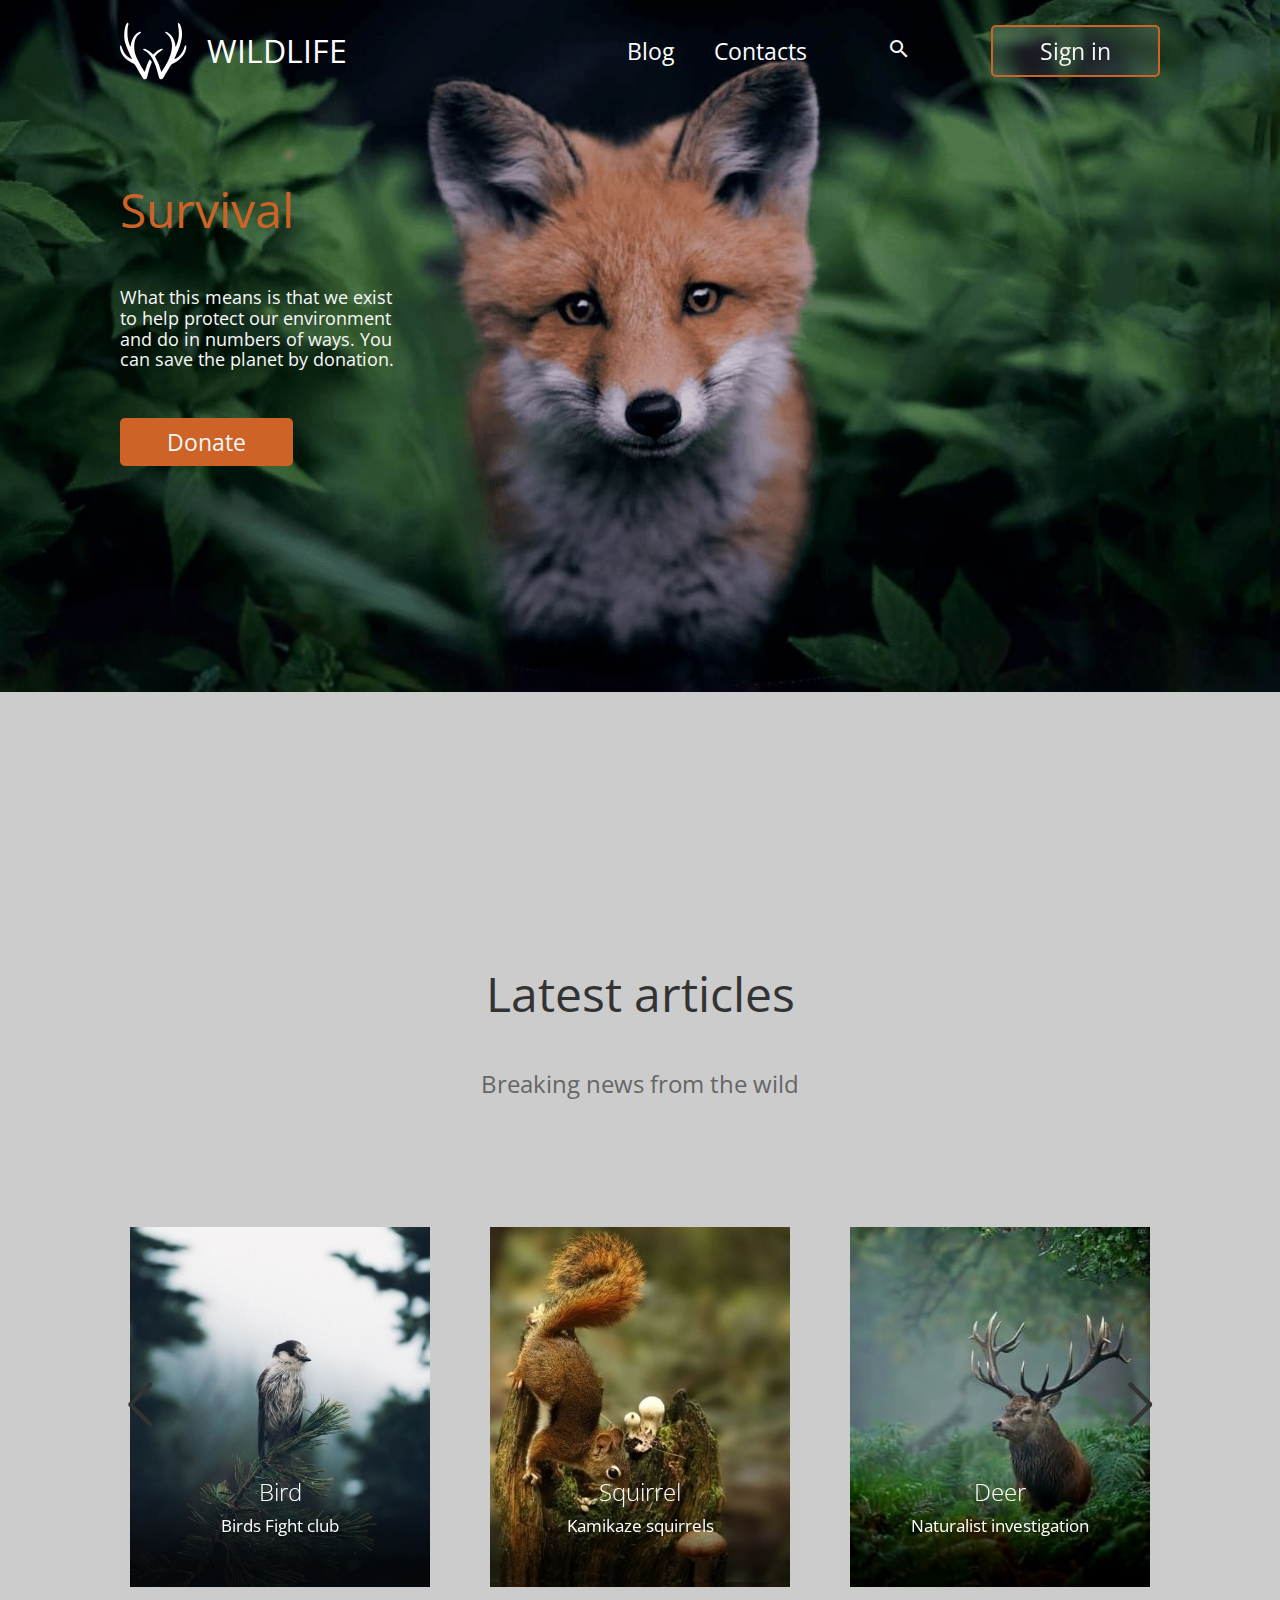
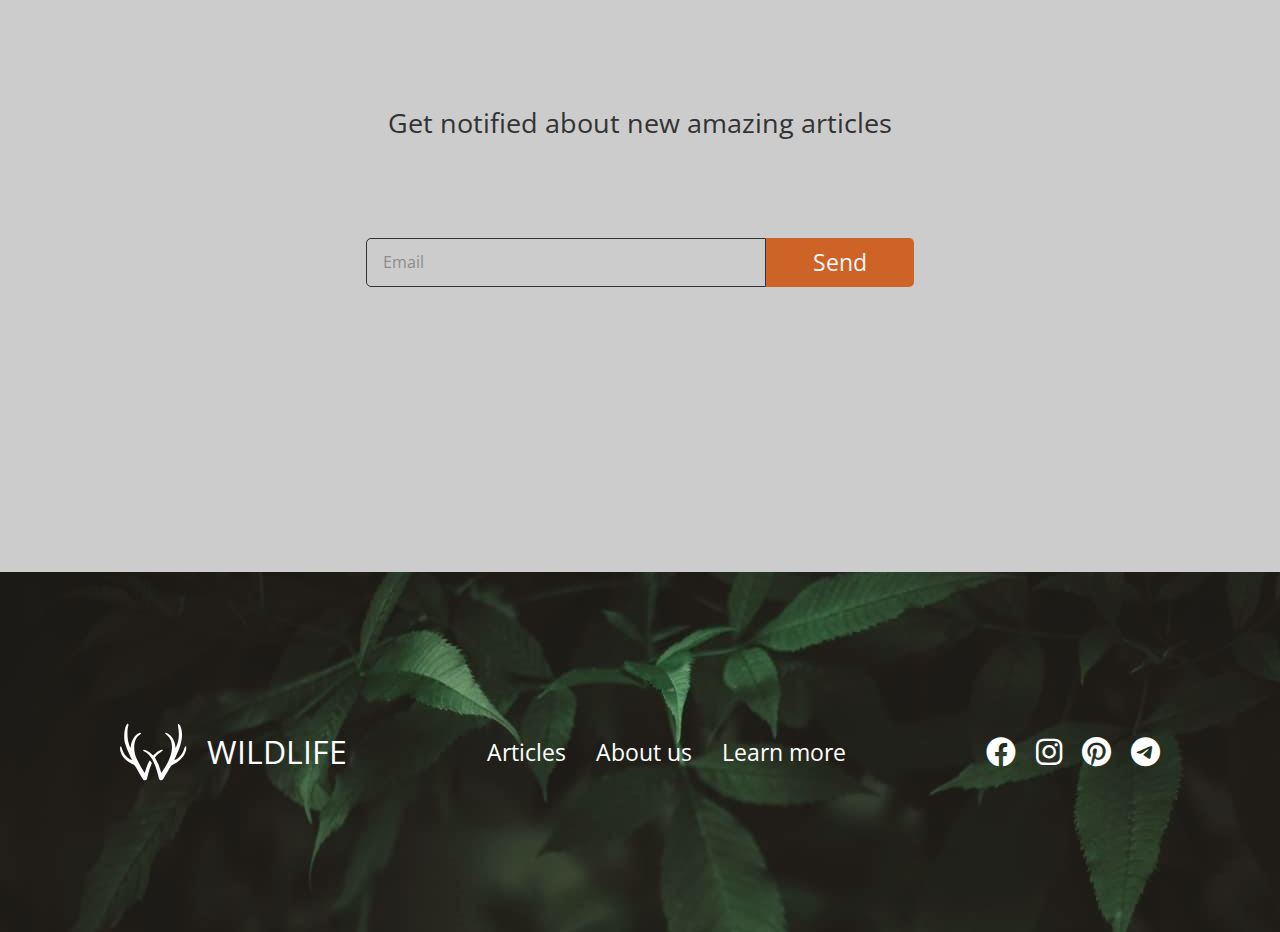
==== index.html @ 4a3f5c96 "Создание проект" ====
<!DOCTYPE html>
<html lang="en">
  <head>
    <meta charset="UTF-8" />
    <meta name="viewport" content="width=device-width, initial-scale=1.0" />
    <link href="https://fonts.googleapis.com/icon?family=Material+Icons" rel="stylesheet">
    <link rel="stylesheet" href="https://cdnjs.cloudflare.com/ajax/libs/font-awesome/6.0.0-beta3/css/all.min.css">
    <link href="https://fonts.googleapis.com/css2?family=Open+Sans:wght@400;700&family=Roboto:wght@400;700&display=swap" rel="stylesheet">
    <link rel="stylesheet" href="swiper-bundle.min.css">
    <link rel="stylesheet" href="style.css" />
    <link rel="stylesheet" href="normolize.css" />
    <title>WildLife</title>
  </head>
  <body>
    <header class="header">
      <div class="container header__container">
        <div class="header__logo-container">
          <a href="#" class="header__logo">
            <img src="./img/logo.svg" width="154" alt="Веломагазин" class="logo" />
          </a>
          <span class="header__text">WILDLIFE</span>
        </div>
        

        <nav class="menu">
          <ul class="menu__list">
            <li class="menu__item">
              <a href="#" class="menu__link">Blog</a>
            </li>
  
            <li class="menu__item">
              <a href="#" class="menu__link">Contacts</a>
            </li>
  
            <li class="menu__item"></li>
              <a href="#" class="menu__link">
                <i class="material-icons search--color">search</i>
              </a>
            </li>
  
            <li class="menu__item"></li>
            <button class="signin-btn">Sign in</button>
            </li>
          </ul>
        </nav>
      </div>
    </header>

    <main>
      <section class="hero">
        <div class="container hero__container">
          <div class="hero__content">
            <span class="hero__title">
              Survival
            </span>
            <p class="hero__desc">
              What this means is that we exist to help protect our environment and do in numbers of ways. You can save the planet by donation.</p>
            <button class="default-btn donate-btn">Donate</button>
          </div>
        </div>
      </section>

      <section class="main-text">
        <p class="main-text__title">Latest articles</p>
        <p class="main-text__desc">Breaking news from the wild</p>
      </section>

      <section class="animal-slider">
                  <!-- Slider main container -->
        <div class="animal-slider">
          <div class="swiper mySwiper">
              <!-- Additional required wrapper -->
              <div class="swiper-wrapper">
                  <!-- Slides -->
                  <div class="swiper-slide">
                    <img src="./img/Rectangle.jpeg" alt="Image 3" />
                    <div class="slide-text">
                      <h2>Bird</h2>
                      <p>Birds Fight club</p>
                    </div>
                </div>
                <div class="swiper-slide">
                  <img src="./img/Rectangle-1.jpeg" alt="Image 3" />
                  <div class="slide-text">
                    <h2>Squirrel</h2>
                    <p>Kamikaze squirrels</p>
                  </div>
              </div>
                  <div class="swiper-slide">
                      <img src="./img/Rectangle-2.jpeg" alt="Image 3" />
                      <div class="slide-text">
                        <h2>Deer</h2>
                        <p>Naturalist investigation</p>
                      </div>
                  </div>
                  <div class="swiper-slide">
                    <img src="./img/wolf.jpg" alt="Image 3" />
                    <div class="slide-text">
                      <h2>Wolf</h2>
                      <p>Mammals</p>
                    </div>
                </div>
              </div>
          </div>
          <!-- Navigation buttons -->
          <div class="swiper-button-prev"></div>
          <div class="swiper-button-next"></div>
        </div>
      </section>

      <section class="callback">
        <p class="callback__title">Get notified about new amazing articles</p>
        <form action="" class="callback-form">
          <input
            type="tel"
            name="tel"
            class="text-input-field callback-form__input"
            placeholder="Email"
          /> <button type="submit" class="default-btn callback-form__btn">
            Send
          </button>
        </form>
      </section>

      
    </main>

    <footer class="footer">
      <div class="header__logo-container">
        <a href="#" class="header__logo">
          <img src="./img/logo.svg" width="154" alt="Веломагазин" class="logo" />
        </a>
        <span class="header__text">WILDLIFE</span>
      </div>
    
      <nav class="footer__nav">
        <a href="#" class="footer__link">Articles</a>
        <a href="#" class="footer__link">About us</a>
        <a href="#" class="footer__link">Learn more</a>
      </nav>
    
      <div class="footer__social">
        <a href="#" class="footer__social-link" aria-label="Facebook">
          <i class="fab fa-facebook"></i>
        </a>
        <a href="#" class="footer__social-link" aria-label="Instagram">
          <i class="fab fa-instagram"></i>
        </a>
        <a href="#" class="footer__social-link" aria-label="Pinterest">
          <i class="fab fa-pinterest"></i>
        </a>
        <a href="#" class="footer__social-link" aria-label="Telegram">
          <i class="fab fa-telegram"></i>
        </a>
      </div>
    </footer>
    <script src="swiper-bundle.min.js"></script>
    <script src="index.js"></script>
  </body>
</html>
---- style.css ----
:root {
  --black-color: #161515;
  --base-color-orange: #CD6326;
  --base-color-orange-hover: #E39128;
  --base-color-orange-active: #8F5613;
  --font-color-white: #F7F7F7;
  --font-grey-color: #666666;
  --font-dark-color: #333333;
  --placeholder-text-color: #8d8d8d;
  --background-grey-color: #CCCCCC;
  --transition-duration: 0.3s; /*Переменная для задания скорости изменения состояний*/
}

@font-face {
  font-family: "OpenSans";
  src: url("./OpenSans-VariableFont_wdth\,wght.ttf");
}

html {
  box-sizing: border-box;
}

*,
::after,
::before {
  box-sizing: inherit;
}

body {
  font-size: 16px;
  font-family: OpenSans;
  margin: 0;
  color: var(--black-color);
  background-image: url(./img/background.png);
  background-size: 100%;
  background-repeat: no-repeat;
  background-color: var(--background-grey-color);
}

main {
  height: 1370px;
}

img {
  max-width: 100%;
}

a {
  text-decoration: none;
}

/*********************************  Кнопка *****************************************/
.default-btn {
  font-size: 23px;
  display: inline-block;
  padding: 11px 47px;
  color: var(--font-color-white);
  border-radius: 5px;
  font-family: OpenSans;
  background-color: var(--base-color-orange);
  border: none; /*Рамка*/
  outline: 1px solid transparent; /*Обводка*/ /*transparent - прозрачный*/
  outline-offset: 2px; /*отступ обводки от кнопки*/
  transition: outline-color var(--transition-duration),
    background-color var(--transition-duration);
  cursor: pointer;
}
.default-btn:focus-visible {
  outline-color: var(--base-color-orange);
}
.default-btn:hover {
  background-color: var(--base-color-orange-hover);
}
.default-btn:active {
  background-color: var(--base-color-orange-active);
}
.donate-btn {
  margin-left: 120px;
}
/* Кнопка входа */
.signin-btn {
  font-size: 23px;
  display: inline-block;
  padding: 11px 47px;
  color: var(--font-color-white);
  border-radius: 5px;
  font-family: 'Open Sans', sans-serif;
  background-color: rgba(255, 255, 255, 0.1); /* Полупрозрачный фон */
  border: 2px solid var(--base-color-orange); /* Оранжевая рамка */
  backdrop-filter: blur(5px); /* Размытие фона */
  -webkit-backdrop-filter: blur(10px); /* Для поддержки Safari */
  outline: none; /* Убираем обводку */
  outline-offset: 2px;
  transition: outline-color var(--transition-duration), background-color var(--transition-duration);
  cursor: pointer;
}
.signin-btn:hover {
  background-color: var(--base-color-orange-hover); /* При наведении добавляем оранжевый фон */
  color: var(--font-color-white); /* Цвет текста остается белым */
  border: 2px solid rgba(255, 255, 255, 0);
}
.signin-btn:active {
  background-color: var(--base-color-orange-active);
  color: var(--font-color-white); /* Цвет текста остается белым */
  border: 2px solid rgba(255, 255, 255, 0);
}

/* ****** Иконка лупы ******** */
.search--color {
  color: var(--font-color-white);
}

/**********************************Поле для ввода текста************************************/
.text-input-field {
  padding: 11px 16px 11px 16px;
  border-radius: 5px;
  border: 1px solid var(--font-dark-color);
  background-color: var(--background-grey-color);
  transition: border-color var(--transition-duration);
  outline: none;
}
.text-input-field::placeholder {
  /*Стиль для плацхолдера текстового поля*/
  color: var(--placeholder-text-color);
}

/*********************************Лого*************************************/
.logo {
  height: 58px;
  width: 100%;
  display: block;
}

/*******************************Меню***************************************/
.menu__list {
  display: flex;
  align-items: center;
  gap: 40px; /*Расстояние между элементами списка*/
  list-style: none; /****Убирает точки у элементов списка***/
  margin: 0;
  padding-left: 0;
}
.menu__link {
  color: white;
  outline: none;
  font-size: 23px;
  transition: color var(--transition-duration),
    background-color var(--transition-duration);
}
.menu__link:focus-visible {
  outline: none; /* Чтобы при нажатии на таб не было рамки */
  background-color: var(--base-color-green);
  color: var(--black-color);
}
.menu__link:hover {
  color: var(--base-color-orange-hover);
}
.menu__link a:active {
  color: var(--base-color-orange-active);
}

/**********************************Форма обратной связи**********************************************/

.callback-form {
  display: flex;
  justify-content: center;
  margin-top: 100px;
}
.callback-form__input {
  flex-basis: 400px; /*Ширина текстового поля для ввода*/
  border-top-right-radius: 0px;
  border-bottom-right-radius: 0px;
}
.callback-form__btn {
  border-top-left-radius: 0px;
  border-bottom-left-radius: 0px;

}

/* Шапка */

.header__logo {
  display: block;
  padding: 22px 0px;
  background-color: var(--base-color-green);
  outline: none;
  transition: background-color var(--transition-duration);
}
.header__logo:hover {
  background-color: var(--base-color-green-hover);
}
.header__logo:active {
  background-color: var(--base-color-green-active);
}
.header__container {
  padding: 0px 120px;
  display: flex;
  justify-content: space-between;
  align-items: center;
}
.header__text {
  display: block;
  font-size: 32px;
}
.header__logo-container {
  display: flex;
  justify-content: space-between;
  color: white;
  align-items: center;
  gap: 20px;
}

/*Приветственный экран*/

.hero__container {
  display: flex;
  align-items: center;
  justify-content: space-between;
  padding-top: 80px;
  padding-bottom: 80px;
  gap: 30px;
}

.hero__content {
  flex-basis: 484px;
}
.hero__title {
  font-size: 48px;
  margin-left: 120px;
  color: var(--base-color-orange);
  font-family: OpenSans;
}
.hero__desc {
  color: var(--font-color-white);
  font-family: OpenSans;
  font-size: 18px;
  margin-left: 120px;
  margin-top: 50px;
  margin-bottom: 48px;
  max-width: 274px;
}

/* Заголовок */
.main-text {
  margin-top: 420px;
}
.main-text__title {
  color: var(--font-dark-color);
  text-align: center;
  font-size: 48px;
  font-family: OpenSans;
  font-weight: 400;
}
.main-text__desc {
  font-size: 24px;
  font-weight: 400;
  font-family: OpenSans;
  color: var(--font-grey-color);
  text-align: center;
}

/* Слайдер */
.animal-slider {
  margin-top: 130px;
  position: relative;
}

.swiper {
  max-width: 1020px;
  height: 400px;
  margin: 0 auto;
}

.swiper-wrapper {
  display: flex;
}

.swiper-slide {
  width: 300px;
  height: 360px;
}

.swiper-slide img {
  width: 100%;
  height: 100%;
  object-fit: cover;
}

.slide-text {
  position: absolute;
  width: 300px;
  top: 80%;
  left: 50%;
  transform: translate(-50%, -50%);
  text-align: center;
  color: white;
  padding: 10px;
}

.slide-text h2 {
  font-size: 24px;
  font-weight: 300;
  font-family: OpenSans;
  margin: 0;
}

.slide-text p {
  font-size: 17px;
  margin-top: 10px;
}

/* Кнопки навигации */
.swiper-button-prev,
.swiper-button-next {
  position: absolute;
  top: 50%;
  transform: translateY(-50%);
  width: 40px;
  height: 40px;
  z-index: 10;
}

.swiper-button-prev {
  left: 120px; 
  color: var(--font-dark-color);
  font-weight: 700;

}

.swiper-button-next {
  right: 120px; 
  color: var(--font-dark-color);
  font-weight: 700;
}

.callback__title {
  color: var(--font-dark-color);
  text-align: center;
  font-size: 27px;
  margin-top: 80px;
}

.footer {
  margin-top: 700px;
  height: 360px;
  padding: 23px 15px;
  background-image: url(./img/footer.jpeg);
  display: flex;
  justify-content: space-between;
}
.footer__logo {
  opacity: 50%;
}
.footer-link {
  line-height: 360px;
}

.footer {
  display: flex;
  justify-content: space-between;
  align-items: center;
  padding: 20px;
  padding-left: 120px;
  padding-right: 120px;
  color: var(--font-color-white);
}

.footer__nav {
  display: flex;
  gap: 30px;
}

.footer__link {
  color: white;
  text-decoration: none;
  font-size: 23px;
  transition: color 0.3s;
}

.footer__link:hover {
  color: #aaa;
}

.footer__social {
  display: flex;
  gap: 20px;
}

.footer__social-link {
  color: white;
  font-size: 24px;
  transition: color 0.3s;
}

.footer__social-link:hover {
  color: #aaa;
}

.fab {
  font-size: 30px;
}
---- normolize.css ----
/*! normalize.css v8.0.1 | MIT License | github.com/necolas/normalize.css */

/* Document
   ========================================================================== */

/**
 * 1. Correct the line height in all browsers.
 * 2. Prevent adjustments of font size after orientation changes in iOS.
 */

 html {
    line-height: 1.15; /* 1 */
    -webkit-text-size-adjust: 100%; /* 2 */
  }
  
  /* Sections
     ========================================================================== */
  
  /**
   * Remove the margin in all browsers.
   */
  
  body {
    margin: 0;
  }
  
  /**
   * Render the `main` element consistently in IE.
   */
  
  main {
    display: block;
  }
  
  /**
   * Correct the font size and margin on `h1` elements within `section` and
   * `article` contexts in Chrome, Firefox, and Safari.
   */
  
  h1 {
    font-size: 2em;
    margin: 0.67em 0;
  }
  
  /* Grouping content
     ========================================================================== */
  
  /**
   * 1. Add the correct box sizing in Firefox.
   * 2. Show the overflow in Edge and IE.
   */
  
  hr {
    box-sizing: content-box; /* 1 */
    height: 0; /* 1 */
    overflow: visible; /* 2 */
  }
  
  /**
   * 1. Correct the inheritance and scaling of font size in all browsers.
   * 2. Correct the odd `em` font sizing in all browsers.
   */
  
  pre {
    font-family: monospace, monospace; /* 1 */
    font-size: 1em; /* 2 */
  }
  
  /* Text-level semantics
     ========================================================================== */
  
  /**
   * Remove the gray background on active links in IE 10.
   */
  
  a {
    background-color: transparent;
  }
  
  /**
   * 1. Remove the bottom border in Chrome 57-
   * 2. Add the correct text decoration in Chrome, Edge, IE, Opera, and Safari.
   */
  
  abbr[title] {
    border-bottom: none; /* 1 */
    text-decoration: underline; /* 2 */
    text-decoration: underline dotted; /* 2 */
  }
  
  /**
   * Add the correct font weight in Chrome, Edge, and Safari.
   */
  
  b,
  strong {
    font-weight: bolder;
  }
  
  /**
   * 1. Correct the inheritance and scaling of font size in all browsers.
   * 2. Correct the odd `em` font sizing in all browsers.
   */
  
  code,
  kbd,
  samp {
    font-family: monospace, monospace; /* 1 */
    font-size: 1em; /* 2 */
  }
  
  /**
   * Add the correct font size in all browsers.
   */
  
  small {
    font-size: 80%;
  }
  
  /**
   * Prevent `sub` and `sup` elements from affecting the line height in
   * all browsers.
   */
  
  sub,
  sup {
    font-size: 75%;
    line-height: 0;
    position: relative;
    vertical-align: baseline;
  }
  
  sub {
    bottom: -0.25em;
  }
  
  sup {
    top: -0.5em;
  }
  
  /* Embedded content
     ========================================================================== */
  
  /**
   * Remove the border on images inside links in IE 10.
   */
  
  img {
    border-style: none;
  }
  
  /* Forms
     ========================================================================== */
  
  /**
   * 1. Change the font styles in all browsers.
   * 2. Remove the margin in Firefox and Safari.
   */
  
  button,
  input,
  optgroup,
  select,
  textarea {
    font-family: inherit; /* 1 */
    font-size: 100%; /* 1 */
    line-height: 1.15; /* 1 */
    margin: 0; /* 2 */
  }
  
  /**
   * Show the overflow in IE.
   * 1. Show the overflow in Edge.
   */
  
  button,
  input { /* 1 */
    overflow: visible;
  }
  
  /**
   * Remove the inheritance of text transform in Edge, Firefox, and IE.
   * 1. Remove the inheritance of text transform in Firefox.
   */
  
  button,
  select { /* 1 */
    text-transform: none;
  }
  
  /**
   * Correct the inability to style clickable types in iOS and Safari.
   */
  
  button,
  [type="button"],
  [type="reset"],
  [type="submit"] {
    -webkit-appearance: button;
  }
  
  /**
   * Remove the inner border and padding in Firefox.
   */
  
  button::-moz-focus-inner,
  [type="button"]::-moz-focus-inner,
  [type="reset"]::-moz-focus-inner,
  [type="submit"]::-moz-focus-inner {
    border-style: none;
    padding: 0;
  }
  
  /**
   * Restore the focus styles unset by the previous rule.
   */
  
  button:-moz-focusring,
  [type="button"]:-moz-focusring,
  [type="reset"]:-moz-focusring,
  [type="submit"]:-moz-focusring {
    outline: 1px dotted ButtonText;
  }
  
  /**
   * Correct the padding in Firefox.
   */
  
  fieldset {
    padding: 0.35em 0.75em 0.625em;
  }
  
  /**
   * 1. Correct the text wrapping in Edge and IE.
   * 2. Correct the color inheritance from `fieldset` elements in IE.
   * 3. Remove the padding so developers are not caught out when they zero out
   *    `fieldset` elements in all browsers.
   */
  
  legend {
    box-sizing: border-box; /* 1 */
    color: inherit; /* 2 */
    display: table; /* 1 */
    max-width: 100%; /* 1 */
    padding: 0; /* 3 */
    white-space: normal; /* 1 */
  }
  
  /**
   * Add the correct vertical alignment in Chrome, Firefox, and Opera.
   */
  
  progress {
    vertical-align: baseline;
  }
  
  /**
   * Remove the default vertical scrollbar in IE 10+.
   */
  
  textarea {
    overflow: auto;
  }
  
  /**
   * 1. Add the correct box sizing in IE 10.
   * 2. Remove the padding in IE 10.
   */
  
  [type="checkbox"],
  [type="radio"] {
    box-sizing: border-box; /* 1 */
    padding: 0; /* 2 */
  }
  
  /**
   * Correct the cursor style of increment and decrement buttons in Chrome.
   */
  
  [type="number"]::-webkit-inner-spin-button,
  [type="number"]::-webkit-outer-spin-button {
    height: auto;
  }
  
  /**
   * 1. Correct the odd appearance in Chrome and Safari.
   * 2. Correct the outline style in Safari.
   */
  
  [type="search"] {
    -webkit-appearance: textfield; /* 1 */
    outline-offset: -2px; /* 2 */
  }
  
  /**
   * Remove the inner padding in Chrome and Safari on macOS.
   */
  
  [type="search"]::-webkit-search-decoration {
    -webkit-appearance: none;
  }
  
  /**
   * 1. Correct the inability to style clickable types in iOS and Safari.
   * 2. Change font properties to `inherit` in Safari.
   */
  
  ::-webkit-file-upload-button {
    -webkit-appearance: button; /* 1 */
    font: inherit; /* 2 */
  }
  
  /* Interactive
     ========================================================================== */
  
  /*
   * Add the correct display in Edge, IE 10+, and Firefox.
   */
  
  details {
    display: block;
  }
  
  /*
   * Add the correct display in all browsers.
   */
  
  summary {
    display: list-item;
  }
  
  /* Misc
     ========================================================================== */
  
  /**
   * Add the correct display in IE 10+.
   */
  
  template {
    display: none;
  }
  
  /**
   * Add the correct display in IE 10.
   */
  
  [hidden] {
    display: none;
  }
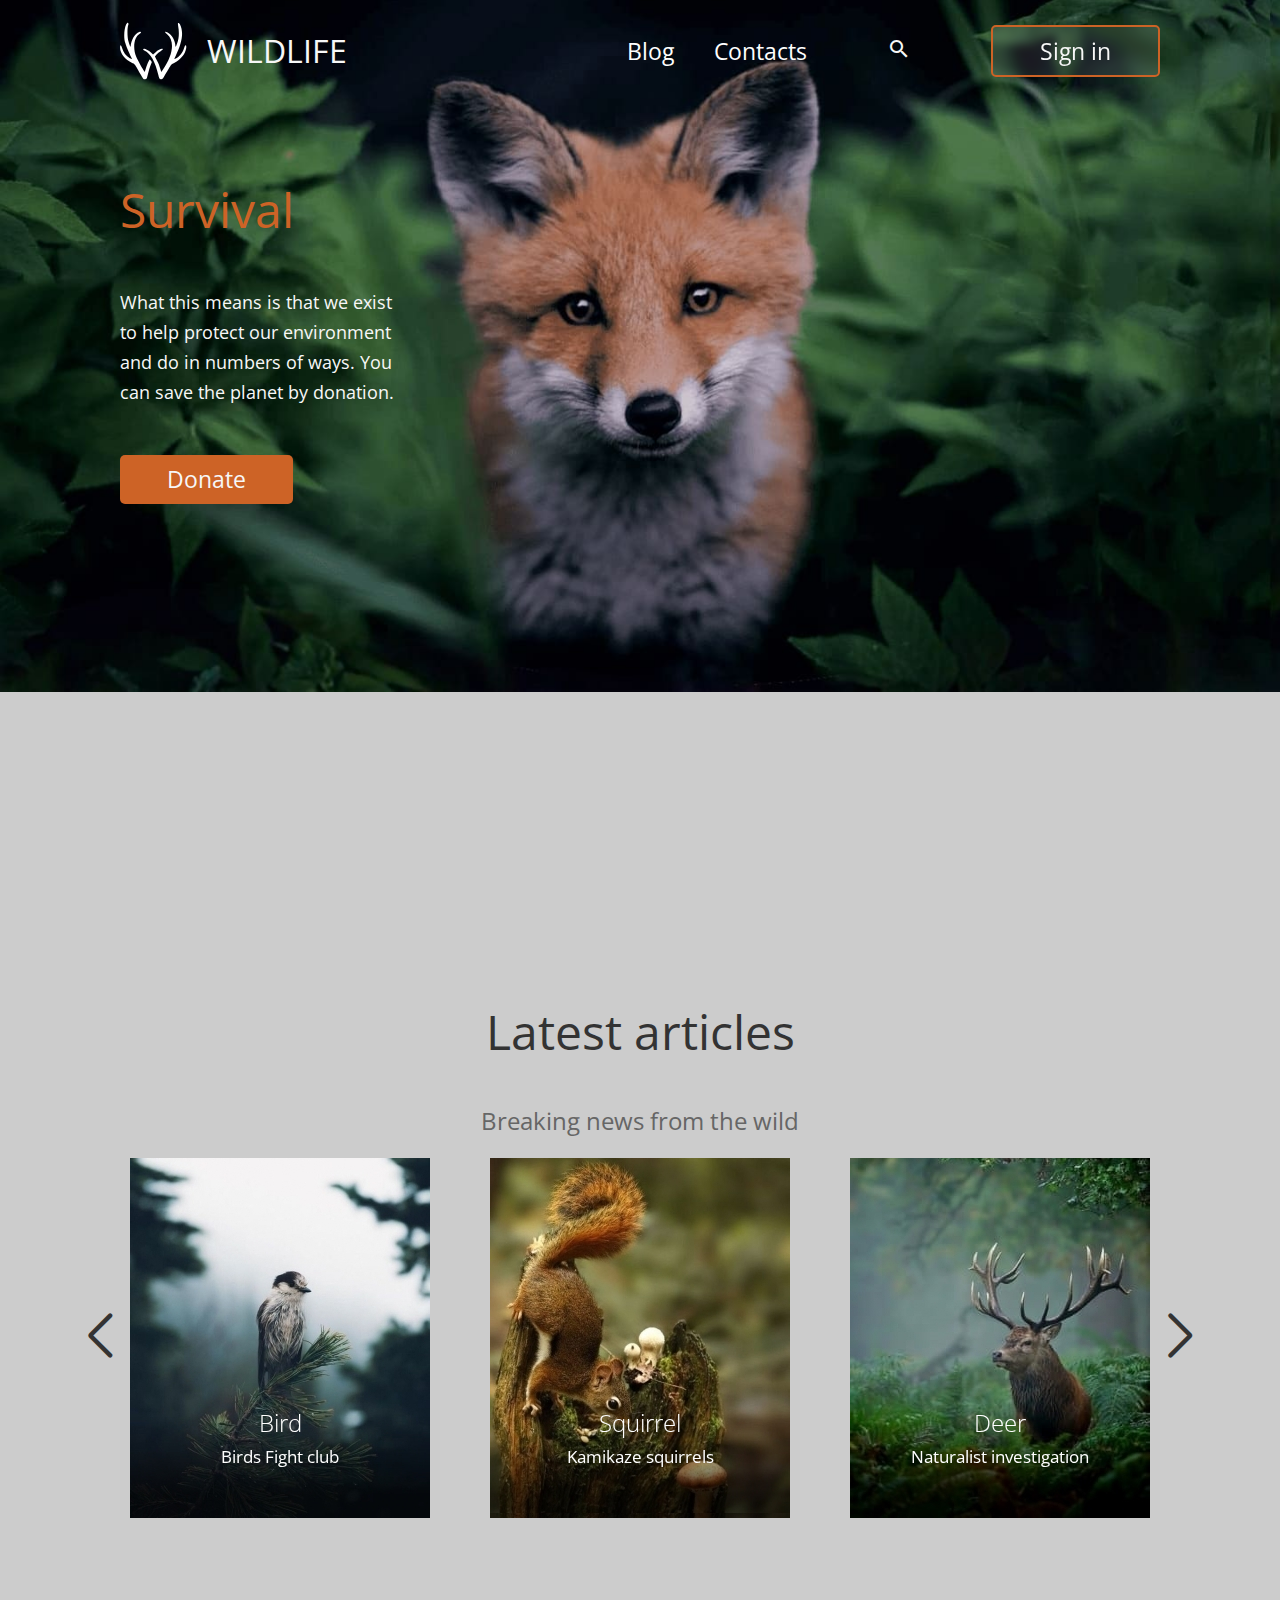
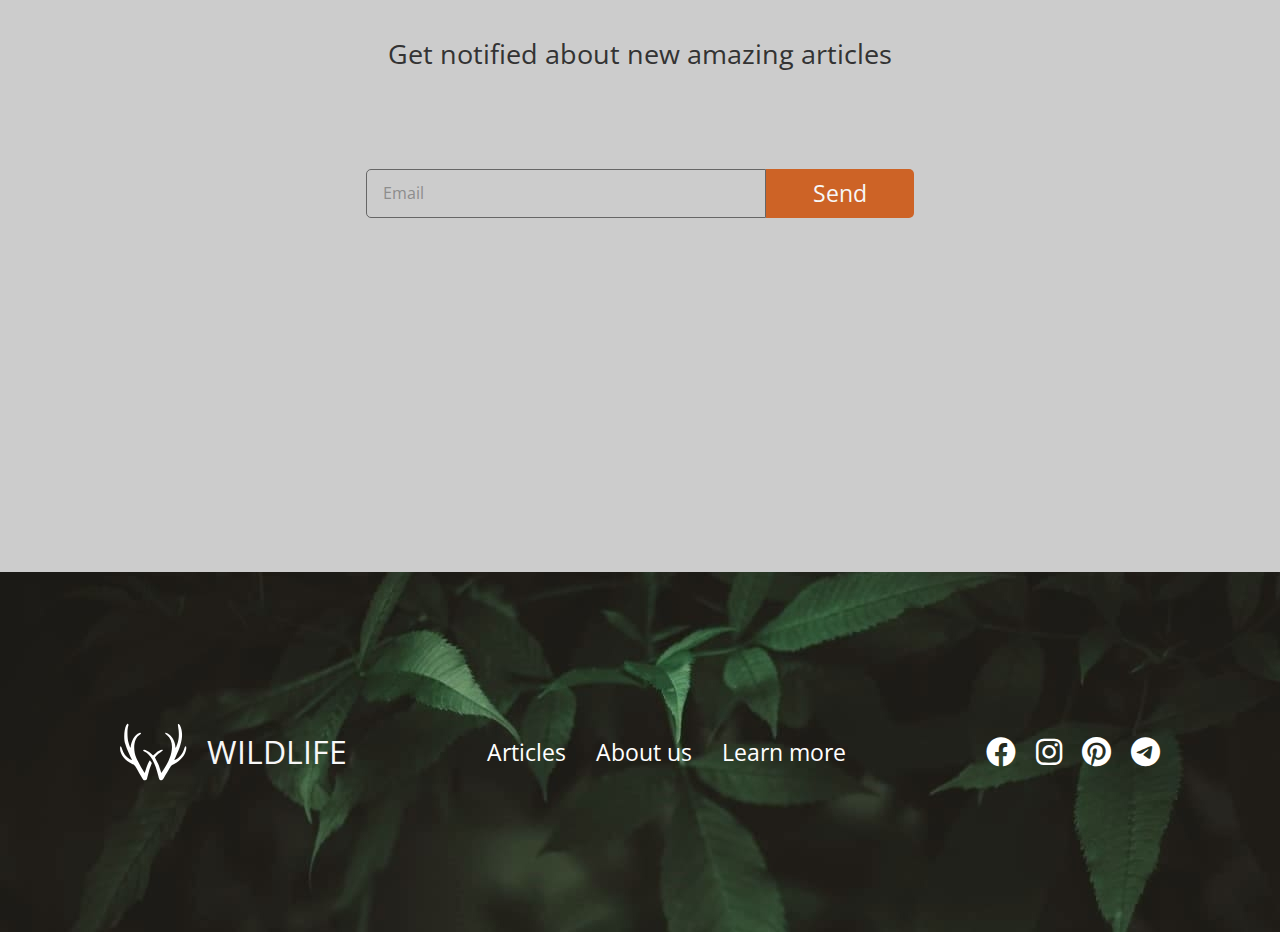
==== commit 91e2743e: "Исправление ошибок №2" ====
--- a/index.html
+++ b/index.html
@@ -18,7 +18,9 @@
           <a href="#" class="header__logo">
             <img src="./img/logo.svg" width="154" alt="Веломагазин" class="logo" />
           </a>
+          <a href="#" class="header__span">
           <span class="header__text">WILDLIFE</span>
+          </a>
         </div>
         
 
@@ -130,7 +132,9 @@
         <a href="#" class="header__logo">
           <img src="./img/logo.svg" width="154" alt="Веломагазин" class="logo" />
         </a>
+        <a href="#" class="header__span">
         <span class="header__text">WILDLIFE</span>
+        </a>
       </div>
     
       <nav class="footer__nav">
--- a/style.css
+++ b/style.css
@@ -114,7 +114,7 @@
 .text-input-field {
   padding: 11px 16px 11px 16px;
   border-radius: 5px;
-  border: 1px solid var(--font-dark-color);
+  border: 1px solid rgb(102, 102, 102);
   background-color: var(--background-grey-color);
   transition: border-color var(--transition-duration);
   outline: none;
@@ -130,7 +130,9 @@
   width: 100%;
   display: block;
 }
-
+.header__span {
+  color: var(--font-color-white);
+}
 /*******************************Меню***************************************/
 .menu__list {
   display: flex;
@@ -238,6 +240,7 @@
   margin-top: 50px;
   margin-bottom: 48px;
   max-width: 274px;
+  line-height: 30px;
 }
 
 /* Заголовок */
@@ -262,7 +265,9 @@
 /* Слайдер */
 .animal-slider {
   margin-top: 130px;
-  position: relative;
+  position: relative; /* Устанавливаем контейнер как относительно позиционируемый */
+  max-width: 1020px; /* Ограничим максимальную ширину */
+  margin: 0 auto; /* Центрируем слайдер на странице */
 }
 
 .swiper {
@@ -321,14 +326,12 @@
 }
 
 .swiper-button-prev {
-  left: 120px; 
+  left: -50px; /* Расположим левую кнопку на 50px за границей слайдера */
   color: var(--font-dark-color);
-  font-weight: 700;
-
-}
+  font-weight: 700;}
 
 .swiper-button-next {
-  right: 120px; 
+  right: -50px; /* Расположим правую кнопку на 50px за границей слайдера */
   color: var(--font-dark-color);
   font-weight: 700;
 }
